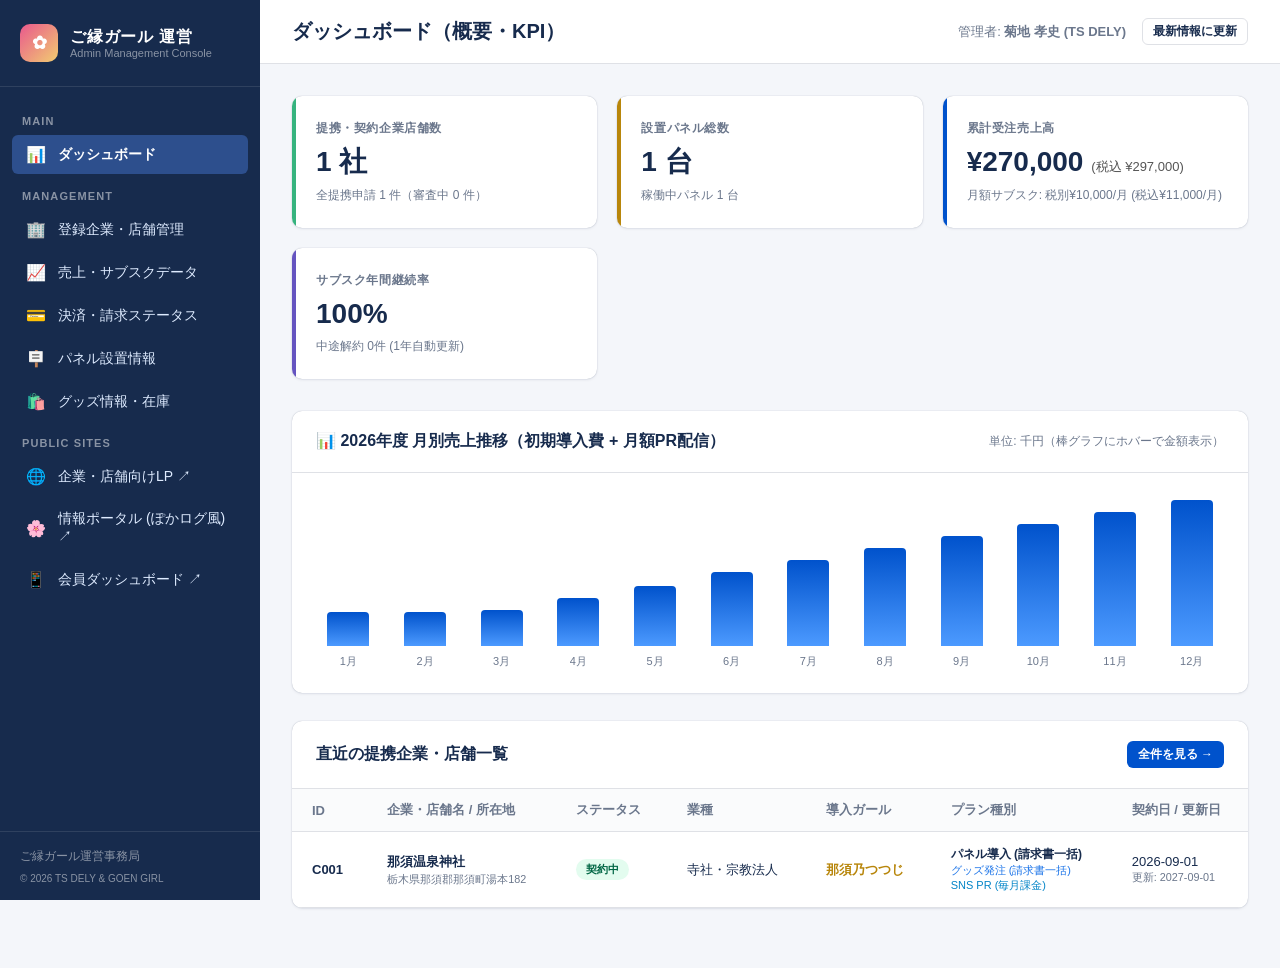
==== admin/index.html @ 380b3d00 "fix: 管理画面スマホ表示修正・フッター整理・data/companies.json自動読み込み" ====
<!doctype html>
<html lang="ja">
<head>
  <meta charset="utf-8">
  <meta name="viewport" content="width=device-width, initial-scale=1">
  <title>ご縁ガール 運営管理コンソール</title>
  <link rel="stylesheet" href="admin.css?v=7">
  <link rel="icon" href="data:image/svg+xml,%3Csvg xmlns='http://www.w3.org/2000/svg' viewBox='0 0 64 64'%3E%3Ctext y='.9em' font-size='54'%3E%E6%A1%9C%3C/text%3E%3C/svg%3E">
</head>
<body>
  <!-- Sidebar -->
  <aside class="sidebar">
    <div class="sidebar-header">
      <div class="sidebar-logo-mark">✿</div>
      <div>
        <div class="sidebar-title">ご縁ガール 運営</div>
        <div class="sidebar-subtitle">Admin Management Console</div>
      </div>
    </div>

    <nav class="sidebar-nav">
      <div class="nav-section-title">MAIN</div>
      <button class="nav-item active" data-tab="dashboard">
        <span class="nav-icon">📊</span> ダッシュボード
      </button>

      <div class="nav-section-title">MANAGEMENT</div>
      <button class="nav-item" data-tab="companies">
        <span class="nav-icon">🏢</span> 登録企業・店舗管理
      </button>
      <button class="nav-item" data-tab="sales">
        <span class="nav-icon">📈</span> 売上・サブスクデータ
      </button>
      <button class="nav-item" data-tab="payments">
        <span class="nav-icon">💳</span> 決済・請求ステータス
      </button>
      <button class="nav-item" data-tab="panels">
        <span class="nav-icon">🪧</span> パネル設置情報
      </button>
      <button class="nav-item" data-tab="goods">
        <span class="nav-icon">🛍️</span> グッズ情報・在庫
      </button>

      <div class="nav-section-title">PUBLIC SITES</div>
      <a class="nav-item" href="../lp/" target="_blank">
        <span class="nav-icon">🌐</span> 企業・店舗向けLP ↗
      </a>
      <a class="nav-item" href="../portal/" target="_blank">
        <span class="nav-icon">🌸</span> 情報ポータル (ぽかログ風) ↗
      </a>
      <a class="nav-item" href="../member/" target="_blank">
        <span class="nav-icon">📱</span> 会員ダッシュボード ↗
      </a>
    </nav>

    <div class="sidebar-footer">
      <div>ご縁ガール運営事務局</div>
      <small>© 2026 TS DELY &amp; GOEN GIRL</small>
    </div>
  </aside>

  <!-- Main Content -->
  <div class="main-wrapper">
    <header class="topbar">
      <div class="topbar-left">
        <h1 class="page-title" id="page-title">ダッシュボード（概要・KPI）</h1>
      </div>
      <div class="topbar-right">
        <span style="font-size: 13px; color: var(--admin-text-muted);">管理者: <strong>菊地 孝史 (TS DELY)</strong></span>
        <button class="btn btn-secondary btn-sm" onclick="location.reload()">最新情報に更新</button>
      </div>
    </header>

    <main class="content">
      <!-- 1. DASHBOARD TAB -->
      <section class="tab-pane active" id="tab-dashboard">

        <!-- KPI Cards -->
        <div class="kpi-grid">
          <div class="kpi-card green">
            <div class="kpi-title">提携・契約企業店舗数</div>
            <div class="kpi-value" id="kpi-company-count">0 社</div>
            <div class="kpi-meta"><span id="kpi-company-sub">全提携申請 0 件</span></div>
          </div>
          <div class="kpi-card gold">
            <div class="kpi-title">設置パネル総数</div>
            <div class="kpi-value" id="kpi-panel-count">0 台</div>
            <div class="kpi-meta" id="kpi-panel-sub">稼働中パネル 0 台</div>
          </div>
          <div class="kpi-card">
            <div class="kpi-title">累計受注売上高</div>
            <div class="kpi-value" id="kpi-total-revenue">¥0</div>
            <div class="kpi-meta" id="kpi-monthly-mrr">月額サブスク収益: ¥0/月</div>
          </div>
          <div class="kpi-card purple">
            <div class="kpi-title">サブスク年間継続率</div>
            <div class="kpi-value" id="kpi-renewal-rate">0%</div>
            <div class="kpi-meta" id="kpi-renewal-sub">提携企業数 0 件</div>
          </div>
        </div>

        <!-- Monthly Sales Trend Chart (CSS Grid Visual) -->
        <div class="card-panel">
          <div class="card-panel-header">
            <div class="card-panel-title">📊 2026年度 月別売上推移（初期導入費 + 月額PR配信）</div>
            <span style="font-size: 12px; color: var(--admin-text-muted);">単位: 千円（棒グラフにホバーで金額表示）</span>
          </div>
          <div class="chart-container" id="sales-chart-container">
            <!-- Rendered dynamically by JS -->
          </div>
        </div>

        <!-- Quick Summary Table -->
        <div class="card-panel">
          <div class="card-panel-header">
            <div class="card-panel-title">直近の提携企業・店舗一覧</div>
            <button class="btn btn-primary btn-sm" onclick="document.querySelector('.nav-item[data-tab=companies]').click()">全件を見る →</button>
          </div>
          <div class="data-table-wrap">
            <table class="data-table">
              <thead>
                <tr>
                  <th>ID</th>
                  <th>企業・店舗名 / 所在地</th>
                  <th>ステータス</th>
                  <th>業種</th>
                  <th>導入ガール</th>
                  <th>プラン種別</th>
                  <th>契約日 / 更新日</th>
                </tr>
              </thead>
              <tbody id="table-dashboard-companies">
                <!-- Rendered dynamically by JS -->
              </tbody>
            </table>
          </div>
        </div>
      </section>

      <!-- 2. COMPANIES TAB -->
      <section class="tab-pane" id="tab-companies">
        <div class="card-panel">
          <div class="card-panel-header">
            <div class="card-panel-title">提携企業・店舗一覧（全登録データ）</div>
            <div class="filter-bar">
              <input type="text" id="company-search" class="search-input" placeholder="店舗名・住所・キャラで検索...">
              <select id="company-status-filter" class="select-input">
                <option value="ALL">すべてのステータス</option>
                <option value="契約中">契約中</option>
                <option value="審査中">審査中</option>
                <option value="解約">解約</option>
              </select>
              <button id="btn-new-company" class="btn btn-primary">＋ 新規提携先を登録</button>
            </div>
          </div>
          <div class="data-table-wrap">
            <table class="data-table">
              <thead>
                <tr>
                  <th>ID</th>
                  <th>企業・店舗名 / 住所</th>
                  <th>ステータス</th>
                  <th>業種</th>
                  <th>導入ガール / パネル</th>
                  <th>契約サービス・決済方式</th>
                  <th>契約期間・更新日</th>
                  <th>操作</th>
                </tr>
              </thead>
              <tbody id="table-companies-body">
                <!-- Rendered by admin.js -->
              </tbody>
            </table>
          </div>
        </div>
      </section>

      <!-- 3. SALES & SUBSCRIPTION TAB -->
      <section class="tab-pane" id="tab-sales">
        <div class="card-panel">
          <div class="card-panel-header">
            <div class="card-panel-title">企業別 サブスクリプション &amp; 売上台帳</div>
            <span style="font-size: 13px; color: var(--admin-text-muted);">1年契約（自動更新 / 30日前予告）</span>
          </div>
          <div class="data-table-wrap">
            <table class="data-table">
              <thead>
                <tr>
                  <th>企業・店舗名</th>
                  <th>契約サービス内訳</th>
                  <th>初期清算 (パネル+グッズ)</th>
                  <th>月額PR配信料</th>
                  <th>決済方法</th>
                  <th>累計売上高</th>
                  <th>次回契約更新日</th>
                </tr>
              </thead>
              <tbody id="table-sales-body">
                <!-- Rendered by admin.js -->
              </tbody>
            </table>
          </div>
        </div>
      </section>

      <!-- 4. PAYMENTS TAB -->
      <section class="tab-pane" id="tab-payments">
        <div class="card-panel">
          <div class="card-panel-header">
            <div class="card-panel-title">請求・決済ステータス管理</div>
            <span style="font-size: 13px; color: var(--admin-text-muted);">月払いは毎月末締め・翌月末払い / 年払いは初回一括</span>
          </div>
          <div class="data-table-wrap">
            <table class="data-table">
              <thead>
                <tr>
                  <th>請求番号</th>
                  <th>請求先店舗</th>
                  <th>請求項目</th>
                  <th>金額 (税込)</th>
                  <th>決済方法</th>
                  <th>支払期日</th>
                  <th>入金日</th>
                  <th>入金状態</th>
                  <th>操作</th>
                </tr>
              </thead>
              <tbody id="table-payments-body">
                <!-- Rendered by admin.js -->
              </tbody>
            </table>
          </div>
        </div>
      </section>

      <!-- 5. PANELS TAB -->
      <section class="tab-pane" id="tab-panels">
        <div class="card-panel">
          <div class="card-panel-header">
            <div class="card-panel-title">等身大・SDパネル 設置スポット管理</div>
            <span style="font-size: 13px; color: var(--admin-text-muted);">現地チェックインGPS座標・シリアル番号</span>
          </div>
          <div class="data-table-wrap">
            <table class="data-table">
              <thead>
                <tr>
                  <th>パネルID</th>
                  <th>シリアル番号</th>
                  <th>キャラクター</th>
                  <th>衣装・形態</th>
                  <th>設置店舗・施設</th>
                  <th>店内設置場所</th>
                  <th>GPS座標 (Lat, Lng)</th>
                  <th>稼働ステータス</th>
                  <th>状態</th>
                </tr>
              </thead>
              <tbody id="table-panels-body">
                <!-- Rendered by admin.js -->
              </tbody>
            </table>
          </div>
        </div>
      </section>

      <!-- 6. GOODS TAB -->
      <section class="tab-pane" id="tab-goods">
        <div class="card-panel">
          <div class="card-panel-header">
            <div class="card-panel-title">公式キャラクターグッズ 在庫・卸売管理</div>
            <span style="font-size: 13px; color: var(--admin-text-muted);">取扱店での販売状況・在庫数</span>
          </div>
          <div class="data-table-wrap">
            <table class="data-table">
              <thead>
                <tr>
                  <th>グッズID</th>
                  <th>商品名</th>
                  <th>キャラクター</th>
                  <th>カテゴリ</th>
                  <th>卸単価 (税別)</th>
                  <th>希望小売価格 (税込)</th>
                  <th>本部在庫数</th>
                  <th>累計出荷数</th>
                  <th>操作</th>
                </tr>
              </thead>
              <tbody id="table-goods-body">
                <!-- Rendered by admin.js -->
              </tbody>
            </table>
          </div>
        </div>
      </section>
    </main>
  </div>

    <!-- Modal: Sync Phone QR -->
  <div class="modal-backdrop" id="modal-sync-phone">
    <div class="modal-card" style="max-width: 480px; text-align: center;">
      <div class="modal-header">
        <h2 class="modal-title">📱 スマホに店舗データを共有</h2>
        <button class="modal-close" id="modal-sync-close">&times;</button>
      </div>
      <div class="modal-body" style="padding: 24px; display: flex; flex-direction: column; align-items: center; gap: 16px;">
        <div style="font-size: 14px; color: #172b4d; font-weight: 600;">
          スマホの標準カメラで下のQRコードを読み取ってください
        </div>
        <p style="font-size: 12px; color: #6b778c; margin: 0; line-height: 1.5;">
          このパソコンで登録した提携店舗・GPS座標・パネル情報が、スマホの会員画面（巡礼・スキャナー）に即座に同期されます！
        </p>

        <div style="background: #fff; padding: 16px; border-radius: 12px; border: 2px dashed #0052cc; box-shadow: 0 4px 16px rgba(0,82,204,0.08);">
          <img id="sync-qr-image" src="" alt="同期用QRコード" style="width: 220px; height: 220px; display: block; margin: 0 auto;">
        </div>

        <div style="width: 100%; text-align: left; margin-top: 8px;">
          <label style="font-size: 11px; font-weight: 700; color: #555;">または同期用URLを直接スマホで開く：</label>
          <div style="display: flex; gap: 6px; margin-top: 4px;">
            <input type="text" id="sync-url-input" readonly style="flex: 1; font-size: 11px; padding: 8px; background: #f4f6fa; border: 1px solid #dfe1e6; border-radius: 4px;">
            <button type="button" class="btn btn-secondary btn-sm" id="btn-copy-sync-url" style="white-space: nowrap;">📋 コピー</button>
          </div>
          <small style="color: #888; font-size: 11px;">※LINEやメールに貼り付けてスマホで開いても同期できます。</small>
        </div>
      </div>
        <div style="width: 100%; background: #fffbe6; border: 1px solid #ffe58f; border-radius: 8px; padding: 12px; text-align: left; margin-top: 4px;">
          <div style="font-size: 12px; font-weight: 700; color: #7c5c00; margin-bottom: 6px;">💾 【推奨】サーバーデータを更新する方法</div>
          <div style="font-size: 11px; color: #555; line-height: 1.6;">
            QRコードはブラウザのlocalStorage経由の一時的な同期です。<br>
            スマホを新しく開いたとき・再読み込みしたときも確実に反映するには、<strong>ダウンロードしたJSONファイルを <code>data/companies.json</code> に上書きして再デプロイ</strong>してください。
          </div>
          <button type="button" class="btn btn-secondary btn-sm" id="btn-download-json" style="margin-top: 8px; width: 100%; font-size: 12px;">
            ⬇️ companies.json をダウンロード
          </button>
        </div>
      <div class="modal-footer" style="justify-content: center;">
        <button type="button" class="btn btn-primary" onclick="document.getElementById('modal-sync-phone').classList.remove('open')">閉じる</button>
      </div>
    </div>
  </div>

  <!-- Modal: Create / Edit Company -->
  <div class="modal-backdrop" id="modal-company">
    <div class="modal-card">
      <div class="modal-header">
        <h2 class="modal-title" id="modal-company-title">新規提携企業・店舗の登録</h2>
        <button class="modal-close" id="modal-company-close">&times;</button>
      </div>
      <form id="form-company">
        <input type="hidden" id="company-edit-id">
        <div class="modal-body">

          <!-- Section 1: 基本情報 -->
          <div class="form-section">
            <div class="form-section-header">
              <span class="form-section-title">🏢 提携企業・店舗 基本情報</span>
              <span style="font-size: 11px; color: #e53e3e;">* は必須項目</span>
            </div>
            <div class="form-group">
              <label for="form-company-name">企業・店舗名 <span style="color:red;">*</span></label>
              <input type="text" id="form-company-name" required placeholder="例: 那須温泉神社">
            </div>
            <div style="display: grid; grid-template-columns: 1fr 1fr; gap: 12px;">
              <div class="form-group">
                <label for="form-company-industry">業種 <span style="color:red;">*</span></label>
                <select id="form-company-industry" required>
                  <option value="">-- 業種を選択 --</option>
                  <option>寺社・宗教法人</option>
                  <option>ホテル・旅館</option>
                  <option>飲食店</option>
                  <option>小売・物販</option>
                  <option>観光・レジャー施設</option>
                  <option>自治体・DMO / 小売</option>
                  <option>その他</option>
                </select>
              </div>
              <div class="form-group">
                <label for="form-company-rep">ご担当者名 / 代表者 <span style="color:red;">*</span></label>
                <input type="text" id="form-company-rep" required placeholder="例: 那須 健一">
              </div>
            </div>
            <div style="display: grid; grid-template-columns: 1fr 1fr; gap: 12px;">
              <div class="form-group">
                <label for="form-company-phone">電話番号 <span style="color:red;">*</span></label>
                <input type="tel" id="form-company-phone" required placeholder="0287-00-0000">
              </div>
              <div class="form-group">
                <label for="form-company-email">メールアドレス <span style="color:red;">*</span></label>
                <input type="email" id="form-company-email" required placeholder="info@example.com">
              </div>
            </div>
            <div class="form-group">
              <label for="form-company-address">所在地（住所） <span style="color:red;">*</span> <span style="font-size: 11px; color: #b8860b; font-weight: normal;">※住所入力後、「GPS自動取得」をクリック</span></label>
              <div style="display: flex; gap: 8px;">
                <input type="text" id="form-company-address" required placeholder="例: 栃木県那須郡那須町湯本182" style="flex: 1;">
                <button type="button" id="btn-fetch-gps" class="btn btn-secondary" style="white-space: nowrap; padding: 0 14px; font-size: 13px;">📍 GPS自動取得</button>
              </div>
              <div id="gps-status-hint" style="font-size: 12px; margin-top: 4px; color: #666;"></div>
            </div>
          </div>

          <!-- Section 2: パネル登録（全項目必須） -->
          <div class="form-section highlight">
            <div class="form-section-header">
              <span class="form-section-title">🪧 ① パネル導入・設置登録（全項目必須）</span>
              <span class="billing-badge invoice">清算: 請求書で一括清算</span>
            </div>
            
            <div style="display: grid; grid-template-columns: 1fr 1fr; gap: 12px;">
              <div class="form-group">
                <label for="form-company-character">導入キャラクター名 <span style="color:red;">*</span></label>
                <input type="text" id="form-company-character" required placeholder="例: 那須乃つつじ、オリジナルキャラクター名など手入力">
              </div>
              <div class="form-group">
                <label for="form-company-panel">パネル形態・仕様 <span style="color:red;">*</span></label>
                <input type="text" id="form-company-panel" required placeholder="例: 等身大パネル（巫女Ver.） / SD卓上パネル">
              </div>
            </div>

            <div class="form-group">
              <label for="form-company-panel-location">店内・敷地内の設置場所詳細 <span style="color:red;">*</span></label>
              <input type="text" id="form-company-panel-location" required placeholder="例: 店頭エントランス正面 / レジ横特設ブース / 境内拝殿前">
            </div>

            <!-- GPS Coordinates (必須) -->
            <div style="display: grid; grid-template-columns: 1fr 1fr; gap: 12px; background: #fff; padding: 10px; border-radius: 6px; border: 1px dashed #ccd; margin-bottom: 8px;">
              <div class="form-group" style="margin-bottom: 0;">
                <label for="form-company-lat" style="font-size: 12px;">設置場所 緯度 (Latitude) <span style="color:red;">*</span></label>
                <input type="number" step="0.000001" id="form-company-lat" required placeholder="例: 37.100200">
              </div>
              <div class="form-group" style="margin-bottom: 0;">
                <label for="form-company-lng" style="font-size: 12px;">設置場所 経度 (Longitude) <span style="color:red;">*</span></label>
                <input type="number" step="0.000001" id="form-company-lng" required placeholder="例: 139.967800">
              </div>
            </div>

            <!-- Panel Image Upload (必須) -->
            <div class="form-group">
              <label>設置パネルの画像登録 <span style="color:red;">*</span> <span style="font-size: 11px; color: #b8860b; font-weight: normal;">※店頭でファンがカメラ照合する等身大パネルの写真・イラスト</span></label>
              <div style="background: #fff; border: 1px dashed #d1c7b7; border-radius: 8px; padding: 12px; display: flex; align-items: center; gap: 14px;">
                <div style="width: 72px; height: 90px; background: #f5f5f5; border-radius: 6px; border: 1px solid #ddd; display: flex; align-items: center; justify-content: center; overflow: hidden; flex-shrink: 0;">
                  <img id="company-panel-preview" src="" alt="未選択" style="width: 100%; height: 100%; object-fit: contain; display: none;">
                  <span id="company-panel-no-img" style="font-size: 10px; color: #999; text-align: center; padding: 4px;">画像未登録<br>(必須)</span>
                </div>
                <div style="flex: 1;">
                  <div style="display: flex; gap: 8px; align-items: center; flex-wrap: wrap;">
                    <label for="company-panel-file" class="btn btn-secondary btn-sm" style="cursor: pointer; margin-bottom: 0;">
                      📁 パソコンからパネル画像を選択
                    </label>
                    <input type="file" id="company-panel-file" accept="image/*" style="display: none;">
                    <button type="button" id="btn-clear-panel-img" class="btn btn-sm" style="color: #666; background: #f0f0f0; border: none; padding: 4px 10px; font-size: 11px;">画像をクリア</button>
                  </div>
                  <div id="panel-img-filename" style="font-size: 11px; color: #666; margin-top: 6px;">
                    パソコンからパネル画像ファイル（PNG / JPG / WebP等）を選択してアップロードしてください。（必須）
                  </div>
                </div>
              </div>
              <input type="hidden" id="form-company-char-img-data" required>
            </div>

            <div style="display: grid; grid-template-columns: 1fr 1fr; gap: 12px; margin-top: 6px;">
              <div class="form-group">
                <label>パネル清算方法</label>
                <input type="text" value="請求書で一括清算（銀行振込）" readonly style="background: #eef2f7; color: #1a73e8; font-weight: 600;">
              </div>
              <div class="form-group">
                <label for="form-company-panel-fee">初期パネル導入費 (税別) <span style="color:red;">*</span></label>
                <input type="number" id="form-company-panel-fee" value="150000" required step="1000">
              </div>
            </div>
          </div>

          <!-- Section 3: グッズ発注（請求書で一括清算） -->
          <div class="form-section">
            <div class="form-section-header">
              <span class="form-section-title">🛍️ ② 公式キャラクターグッズ発注</span>
              <span class="billing-badge invoice">清算: 請求書で一括清算</span>
            </div>
            <div class="checkbox-group">
              <label class="radio-card">
                <input type="checkbox" id="form-company-goods-enabled">
                <div class="radio-card-content">
                  <div class="radio-card-title">
                    <span>店頭物販用 公式グッズ初回仕入れセットを発注する</span>
                    <span class="billing-badge invoice">請求書一括</span>
                  </div>
                  <div class="radio-card-desc">アクリルスタンド、合格祈願・良縁絵馬、缶バッジ等の店頭物販用スターターキットを納品します。</div>
                </div>
              </label>
            </div>
            <div id="goods-order-details" style="display: none; margin-top: 10px; padding: 12px; background: #fff; border: 1px solid #e2e8f0; border-radius: 6px;">
              <div style="display: grid; grid-template-columns: 1fr 1fr; gap: 12px;">
                <div class="form-group">
                  <label for="form-company-goods-package">発注セット種別</label>
                  <select id="form-company-goods-package">
                    <option value="スターターアソートセット (3種計90個)">スターターアソートセット (3種計90個)</option>
                    <option value="大型店舗向けボリュームセット (全種計200個)">大型店舗向けボリュームセット (全種計200個)</option>
                    <option value="カスタム発注">カスタム発注（個別指定）</option>
                  </select>
                </div>
                <div class="form-group">
                  <label for="form-company-goods-amount">グッズ仕入れ発注金額 (税別)</label>
                  <input type="number" id="form-company-goods-amount" value="50000" step="1000">
                </div>
              </div>
            </div>
          </div>

          <!-- Section 4: SNS動画配信サービス（一括または毎月課金：クレカ/口座振替） -->
          <div class="form-section">
            <div class="form-section-header">
              <span class="form-section-title">🎬 ③ SNSショート動画配信PRサービス</span>
            </div>
            <div class="checkbox-group">
              <label class="radio-card">
                <input type="checkbox" id="form-company-sns-enabled" checked>
                <div class="radio-card-content">
                  <div class="radio-card-title">
                    <span>ご縁ガール公式 SNSショート動画配信PRに加入する</span>
                    <span style="font-size: 11px; color: #0052cc;">推奨</span>
                  </div>
                  <div class="radio-card-desc">TikTok / YouTube Shorts / Instagramでキャラクターが提携店舗の魅力を毎月PR配信します。</div>
                </div>
              </label>
            </div>

            <div id="sns-plan-details" style="margin-top: 10px; padding: 12px; background: #fff; border: 1px solid #e2e8f0; border-radius: 6px;">
              <label style="font-size: 12px; font-weight: 700; color: #333; margin-bottom: 8px; display: block;">課金・清算方式の選択：</label>
              <div class="radio-group" style="margin-bottom: 12px;">
                <!-- 選択肢1: 一括清算 -->
                <label class="radio-card">
                  <input type="radio" name="form-company-sns-billing-type" value="一括清算" id="sns-type-annual">
                  <div class="radio-card-content">
                    <div class="radio-card-title">
                      <span>年間一括清算（年払い）</span>
                      <span class="billing-badge invoice">請求書一括清算</span>
                    </div>
                    <div class="radio-card-desc">年間PR配信費を一括で請求書清算（¥120,000 / 年 税別 / 税込132,000円 ※11,000円×12ヶ月）</div>
                  </div>
                </label>
                <!-- 選択肢2: 毎月課金 -->
                <label class="radio-card">
                  <input type="radio" name="form-company-sns-billing-type" value="毎月課金" id="sns-type-monthly" checked>
                  <div class="radio-card-content">
                    <div class="radio-card-title">
                      <span>毎月課金（月額サブスクリプション）</span>
                      <span class="billing-badge" style="background: #e0f2fe; color: #0369a1;">月額 10,000円 (税別)</span>
                    </div>
                    <div class="radio-card-desc">月額10,000円 (税別 / 税込11,000円) で毎月自動決済（年間132,000円 税込）</div>
                  </div>
                </label>
              </div>

              <!-- 毎月課金時の決済方法 -->
              <div id="sns-monthly-payment-method" style="padding: 10px; background: #f8fafc; border-radius: 6px; border: 1px solid #e2e8f0;">
                <label style="font-size: 12px; font-weight: 700; color: #333; margin-bottom: 6px; display: block;">毎月決済の支払方法：</label>
                <div style="display: grid; grid-template-columns: 1fr 1fr; gap: 8px;">
                  <label class="radio-card" style="margin-bottom: 0;">
                    <input type="radio" name="form-company-sns-pay-method" value="クレジットカード毎月決済" checked>
                    <div class="radio-card-content">
                      <div class="radio-card-title">
                        <span>💳 クレジットカード毎月決済</span>
                        <span class="billing-badge credit">カード自動決済</span>
                      </div>
                      <div class="radio-card-desc" style="font-size: 11px;">毎月自動でカード決済</div>
                    </div>
                  </label>
                  <label class="radio-card" style="margin-bottom: 0;">
                    <input type="radio" name="form-company-sns-pay-method" value="銀行引き落とし決済">
                    <div class="radio-card-content">
                      <div class="radio-card-title">
                        <span>🏦 銀行引き落とし決済</span>
                        <span class="billing-badge bank">口座振替</span>
                      </div>
                      <div class="radio-card-desc" style="font-size: 11px;">ご指定口座から毎月自動引落</div>
                    </div>
                  </label>
                </div>
              </div>
            </div>
          </div>

                    <!-- Section 5: お支払い金額・ご請求計算内訳（リアルタイム連動） -->
          <div class="form-section highlight" style="background: #f0f7ff; border-color: #70b4ff;">
            <div class="form-section-header" style="border-bottom-color: #cce4ff;">
              <span class="form-section-title" style="color: #0043a8;">
                🧮 お支払い金額・ご請求計算内訳（初年度1年間）
              </span>
              <span class="billing-badge invoice" style="background: #0052cc; color: #fff;">1円単位まで完全一致</span>
            </div>
            <div style="background: #fff; border-radius: 6px; padding: 12px; border: 1px solid #d0e4ff;">
              <table style="width: 100%; font-size: 13px; border-collapse: collapse;">
                <tbody>
                  <tr style="border-bottom: 1px solid #edf2f7;">
                    <td style="padding: 6px 0; color: #555;">① 等身大パネル導入費 (請求書一括)</td>
                    <td style="padding: 6px 0; text-align: right;" id="summary-panel-amount">税別 ¥150,000 <span style="font-weight: 700; color: #172b4d;">(税込 ¥165,000)</span></td>
                  </tr>
                  <tr style="border-bottom: 1px solid #edf2f7;" id="summary-goods-row">
                    <td style="padding: 6px 0; color: #555;">② 公式グッズ初回卸仕入れ (請求書一括)</td>
                    <td style="padding: 6px 0; text-align: right;" id="summary-goods-amount">発注なし (¥0)</td>
                  </tr>
                  <tr style="border-bottom: 1px solid #edf2f7;" id="summary-sns-row">
                    <td style="padding: 6px 0; color: #555;">③ SNSショート動画配信PR (12ヶ月分)</td>
                    <td style="padding: 6px 0; text-align: right;" id="summary-sns-amount">税別 ¥120,000 <span style="font-weight: 700; color: #0284c7;">(税込 ¥132,000)</span></td>
                  </tr>
                  <tr style="background: #f8fbff; font-weight: 700; font-size: 14px;">
                    <td style="padding: 10px 0; color: #0052cc;">初年度 お支払い総額（合計）</td>
                    <td style="padding: 10px 0; text-align: right; color: #0052cc;" id="summary-total-amount">
                      税別 ¥270,000 <span style="font-size: 16px; color: #d9381e;">(税込 ¥297,000)</span>
                    </td>
                  </tr>
                </tbody>
              </table>
              <div id="summary-payment-flow" style="font-size: 12px; color: #555; margin-top: 8px; padding-top: 8px; border-top: 1px dashed #d0e4ff; line-height: 1.6;">
                <!-- Filled dynamically by JS -->
              </div>
            </div>
          </div>

          <!-- Section 6: ステータス -->
          <div class="form-section">
            <div style="display: grid; grid-template-columns: 1fr 1fr; gap: 12px;">
              <div class="form-group">
                <label for="form-company-status">契約ステータス</label>
                <select id="form-company-status">
                  <option value="契約中">契約中（即時稼働）</option>
                  <option value="審査中">審査中</option>
                </select>
              </div>
              <div class="form-group">
                <label for="form-company-start-date">契約開始日</label>
                <input type="date" id="form-company-start-date">
              </div>
            </div>
          </div>

        </div>
        <div class="modal-footer">
          <button type="button" class="btn btn-secondary" id="modal-company-cancel">キャンセル</button>
          <button type="submit" class="btn btn-primary" style="padding: 10px 24px; font-size: 14px;">提携・契約を登録する</button>
        </div>
      </form>
    </div>
  </div>

  <script src="admin.js?v=7"></script>
</body>
</html>
---- admin/admin.css ----
:root {
  --admin-bg: #f4f6fa;
  --admin-sidebar: #172b4d;
  --admin-sidebar-hover: #223c6c;
  --admin-sidebar-active: #2d4f8d;
  --admin-card: #ffffff;
  --admin-text-main: #172b4d;
  --admin-text-muted: #6b778c;
  --admin-border: #dfe1e6;
  --admin-primary: #0052cc;
  --admin-primary-hover: #0747a6;
  --admin-success: #36b37e;
  --admin-warning: #ffab00;
  --admin-danger: #ff5630;
  --admin-info: #00b8d9;
  --admin-purple: #6554c0;
  --radius-sm: 6px;
  --radius-md: 10px;
  --radius-lg: 16px;
  --shadow-card: 0 1px 3px rgba(9, 30, 66, 0.08), 0 0 1px rgba(9, 30, 66, 0.31);
  --shadow-hover: 0 4px 12px rgba(9, 30, 66, 0.15);
  --font-base: -apple-system, BlinkMacSystemFont, "Segoe UI", Roboto, "Helvetica Neue", Arial, "BIZ UDPGothic", sans-serif;
}

* { box-sizing: border-box; margin: 0; padding: 0; }
body {
  font-family: var(--font-base);
  background: var(--admin-bg);
  color: var(--admin-text-main);
  min-height: 100vh;
  display: flex;
}

/* Sidebar */
.sidebar {
  width: 260px;
  background: var(--admin-sidebar);
  color: #fff;
  flex-shrink: 0;
  display: flex;
  flex-direction: column;
  position: sticky;
  top: 0;
  height: 100vh;
  z-index: 100;
}

.sidebar-header {
  padding: 24px 20px;
  border-bottom: 1px solid rgba(255, 255, 255, 0.1);
  display: flex;
  align-items: center;
  gap: 12px;
}

.sidebar-logo-mark {
  width: 38px;
  height: 38px;
  border-radius: 10px;
  background: linear-gradient(135deg, #e9588d, #f1cc71);
  display: grid;
  place-items: center;
  font-weight: 700;
  font-size: 18px;
  color: #fff;
}

.sidebar-title {
  font-size: 16px;
  font-weight: 700;
  letter-spacing: 0.05em;
  line-height: 1.3;
}
.sidebar-subtitle {
  font-size: 11px;
  color: #8993a4;
}

.sidebar-nav {
  padding: 16px 12px;
  flex: 1;
  overflow-y: auto;
  display: flex;
  flex-direction: column;
  gap: 4px;
}

.nav-section-title {
  font-size: 11px;
  text-transform: uppercase;
  letter-spacing: 0.1em;
  color: #8993a4;
  padding: 12px 10px 4px;
  font-weight: 600;
}

.nav-item {
  display: flex;
  align-items: center;
  gap: 12px;
  padding: 10px 14px;
  color: #deebff;
  text-decoration: none;
  border-radius: var(--radius-sm);
  font-size: 14px;
  font-weight: 500;
  transition: all 0.2s;
  cursor: pointer;
  border: none;
  background: transparent;
  width: 100%;
  text-align: left;
}

.nav-item:hover {
  background: var(--admin-sidebar-hover);
  color: #fff;
}

.nav-item.active {
  background: var(--admin-sidebar-active);
  color: #fff;
  font-weight: 700;
}

.nav-icon {
  font-size: 16px;
  width: 20px;
  text-align: center;
}

.sidebar-footer {
  padding: 16px 20px;
  border-top: 1px solid rgba(255, 255, 255, 0.1);
  font-size: 12px;
  color: #8993a4;
  display: flex;
  flex-direction: column;
  gap: 8px;
}

.sidebar-footer a {
  color: #4c9aff;
  text-decoration: none;
  display: inline-flex;
  align-items: center;
  gap: 6px;
}
.sidebar-footer a:hover {
  text-decoration: underline;
}

/* Main Layout */
.main-wrapper {
  flex: 1;
  display: flex;
  flex-direction: column;
  min-width: 0;
}

.topbar {
  height: 64px;
  background: #fff;
  border-bottom: 1px solid var(--admin-border);
  display: flex;
  align-items: center;
  justify-content: space-between;
  padding: 0 32px;
  position: sticky;
  top: 0;
  z-index: 90;
}

.topbar-left {
  display: flex;
  align-items: center;
  gap: 16px;
}

.page-title {
  font-size: 20px;
  font-weight: 700;
  color: var(--admin-text-main);
}

.topbar-right {
  display: flex;
  align-items: center;
  gap: 16px;
}

.btn {
  display: inline-flex;
  align-items: center;
  justify-content: center;
  gap: 8px;
  padding: 8px 16px;
  font-size: 13px;
  font-weight: 600;
  border-radius: var(--radius-sm);
  border: 1px solid transparent;
  cursor: pointer;
  transition: all 0.2s;
  text-decoration: none;
}

.btn-primary {
  background: var(--admin-primary);
  color: #fff;
}
.btn-primary:hover {
  background: var(--admin-primary-hover);
}

.btn-secondary {
  background: #fff;
  border-color: var(--admin-border);
  color: var(--admin-text-main);
}
.btn-secondary:hover {
  background: #ebecf0;
}

.btn-danger {
  background: #ffebe6;
  color: var(--admin-danger);
  border-color: #ffbdad;
}
.btn-danger:hover {
  background: #ffbdad;
}

.btn-sm {
  padding: 4px 10px;
  font-size: 12px;
}

/* Content Area */
.content {
  padding: 32px;
  flex: 1;
}

.tab-pane {
  display: none;
}
.tab-pane.active {
  display: block;
}

/* KPI Cards Grid */
.kpi-grid {
  display: grid;
  grid-template-columns: repeat(auto-fit, minmax(240px, 1fr));
  gap: 20px;
  margin-bottom: 32px;
}

.kpi-card {
  background: var(--admin-card);
  border-radius: var(--radius-md);
  padding: 24px;
  box-shadow: var(--shadow-card);
  position: relative;
  overflow: hidden;
}

.kpi-card::before {
  content: "";
  position: absolute;
  top: 0;
  left: 0;
  width: 4px;
  height: 100%;
  background: var(--admin-primary);
}
.kpi-card.green::before { background: var(--admin-success); }
.kpi-card.gold::before { background: #b8860b; }
.kpi-card.purple::before { background: var(--admin-purple); }

.kpi-title {
  font-size: 12px;
  font-weight: 600;
  text-transform: uppercase;
  letter-spacing: 0.05em;
  color: var(--admin-text-muted);
  margin-bottom: 8px;
}

.kpi-value {
  font-size: 28px;
  font-weight: 700;
  color: var(--admin-text-main);
  line-height: 1.2;
}

.kpi-meta {
  margin-top: 8px;
  font-size: 12px;
  color: var(--admin-text-muted);
  display: flex;
  align-items: center;
  gap: 6px;
}
.badge-up {
  color: var(--admin-success);
  font-weight: 600;
}

/* Panels / Tables */
.card-panel {
  background: var(--admin-card);
  border-radius: var(--radius-md);
  box-shadow: var(--shadow-card);
  margin-bottom: 28px;
  overflow: hidden;
}

.card-panel-header {
  padding: 20px 24px;
  border-bottom: 1px solid var(--admin-border);
  display: flex;
  align-items: center;
  justify-content: space-between;
  flex-wrap: wrap;
  gap: 16px;
}

.card-panel-title {
  font-size: 16px;
  font-weight: 700;
}

.filter-bar {
  display: flex;
  align-items: center;
  gap: 12px;
  flex-wrap: wrap;
}

.search-input {
  padding: 8px 12px;
  border: 1px solid var(--admin-border);
  border-radius: var(--radius-sm);
  font-size: 13px;
  min-width: 220px;
}
.search-input:focus {
  border-color: var(--admin-primary);
  outline: none;
}

.select-input {
  padding: 8px 12px;
  border: 1px solid var(--admin-border);
  border-radius: var(--radius-sm);
  font-size: 13px;
  background: #fff;
  cursor: pointer;
}

/* Data Table */
.data-table-wrap {
  overflow-x: auto;
}

.data-table {
  width: 100%;
  border-collapse: collapse;
  text-align: left;
  font-size: 13px;
}

.data-table th {
  background: #fafbfc;
  color: var(--admin-text-muted);
  font-weight: 600;
  padding: 12px 20px;
  border-bottom: 1px solid var(--admin-border);
  white-space: nowrap;
}

.data-table td {
  padding: 14px 20px;
  border-bottom: 1px solid var(--admin-border);
  vertical-align: middle;
}

.data-table tr:hover td {
  background: #f4f5f7;
}

/* Status Badges */
.status-pill {
  display: inline-flex;
  align-items: center;
  padding: 3px 10px;
  border-radius: 999px;
  font-size: 11px;
  font-weight: 700;
}
.status-active { background: #e3fcef; color: #006644; }
.status-pending { background: #fff0b3; color: #172b4d; }
.status-alert { background: #ffebe6; color: #de350b; }
.status-info { background: #deebff; color: #0747a6; }

/* Modal */
.modal-backdrop {
  position: fixed;
  top: 0;
  left: 0;
  width: 100vw;
  height: 100vh;
  background: rgba(9, 30, 66, 0.54);
  backdrop-filter: blur(2px);
  display: none;
  place-items: center;
  z-index: 1000;
}
.modal-backdrop.open {
  display: grid;
}

.modal-card {
  background: #fff;
  border-radius: var(--radius-lg);
  width: 90%;
  max-width: 720px;
  max-height: 90vh;
  overflow-y: auto;
  box-shadow: 0 8px 30px rgba(0, 0, 0, 0.2);
  display: flex;
  flex-direction: column;
}

.modal-header {
  padding: 20px 24px;
  border-bottom: 1px solid var(--admin-border);
  display: flex;
  align-items: center;
  justify-content: space-between;
}
.modal-title {
  font-size: 18px;
  font-weight: 700;
}
.modal-close {
  background: transparent;
  border: none;
  font-size: 20px;
  cursor: pointer;
  color: var(--admin-text-muted);
}

.modal-body {
  padding: 24px;
  display: flex;
  flex-direction: column;
  gap: 16px;
}

.modal-footer {
  padding: 16px 24px;
  border-top: 1px solid var(--admin-border);
  display: flex;
  justify-content: flex-end;
  gap: 12px;
  background: #fafbfc;
}

.form-group {
  display: flex;
  flex-direction: column;
  gap: 6px;
}
.form-group label {
  font-size: 13px;
  font-weight: 600;
  color: var(--admin-text-main);
}
.form-group input, .form-group select, .form-group textarea {
  padding: 10px 12px;
  border: 1px solid var(--admin-border);
  border-radius: var(--radius-sm);
  font-size: 13px;
}

/* Charts & Simple Analytics */
.chart-container {
  padding: 24px;
  display: grid;
  grid-template-columns: repeat(12, 1fr);
  gap: 12px;
  align-items: end;
  height: 220px;
}
.chart-col {
  display: flex;
  flex-direction: column;
  align-items: center;
  gap: 8px;
  height: 100%;
  justify-content: flex-end;
}
.chart-bar {
  width: 100%;
  max-width: 42px;
  background: linear-gradient(180deg, #0052cc, #4c9aff);
  border-radius: 4px 4px 0 0;
  transition: height 0.5s ease;
  position: relative;
}
.chart-bar:hover::after {
  content: attr(data-tooltip);
  position: absolute;
  bottom: 105%;
  left: 50%;
  transform: translateX(-50%);
  background: #172b4d;
  color: #fff;
  padding: 4px 8px;
  font-size: 11px;
  border-radius: 4px;
  white-space: nowrap;
}
.chart-label {
  font-size: 11px;
  color: var(--admin-text-muted);
}


/* Form Sections & Billing Badges */
.form-section {
  background: #fcfdfe;
  border: 1px solid #e2e8f0;
  border-radius: 8px;
  padding: 16px;
  margin-bottom: 12px;
}
.form-section.highlight {
  background: #fbfdff;
  border-color: #bcd9ff;
}
.form-section-header {
  display: flex;
  align-items: center;
  justify-content: space-between;
  margin-bottom: 12px;
  padding-bottom: 8px;
  border-bottom: 1px solid #edf2f7;
}
.form-section-title {
  font-size: 14px;
  font-weight: 700;
  color: #1a202c;
  display: flex;
  align-items: center;
  gap: 6px;
}
.billing-badge {
  display: inline-flex;
  align-items: center;
  gap: 4px;
  padding: 3px 8px;
  font-size: 11px;
  font-weight: 600;
  border-radius: 4px;
  background: #e6f4ea;
  color: #137333;
  border: 1px solid #ceead6;
}
.billing-badge.invoice {
  background: #e8f0fe;
  color: #1a73e8;
  border-color: #d2e3fc;
}
.billing-badge.credit {
  background: #fef7e0;
  color: #b06000;
  border-color: #feefc3;
}
.billing-badge.bank {
  background: #f3e8fd;
  color: #8430ce;
  border-color: #e9d2fd;
}

.radio-group, .checkbox-group {
  display: flex;
  flex-direction: column;
  gap: 8px;
}
.radio-card {
  display: flex;
  align-items: flex-start;
  gap: 10px;
  padding: 10px 12px;
  background: #fff;
  border: 1px solid #e2e8f0;
  border-radius: 6px;
  cursor: pointer;
  transition: all 0.2s;
}
.radio-card:hover {
  border-color: #0052cc;
  background: #f8fbff;
}
.radio-card input[type="radio"], .radio-card input[type="checkbox"] {
  margin-top: 2px;
  cursor: pointer;
}
.radio-card-content {
  flex: 1;
}
.radio-card-title {
  font-size: 13px;
  font-weight: 600;
  color: #172b4d;
  display: flex;
  align-items: center;
  justify-content: space-between;
}
.radio-card-desc {
  font-size: 12px;
  color: #6b778c;
  margin-top: 2px;
}

@media (max-width: 900px) {
  body { flex-direction: column; }

  /* サイドバーを上部に */
  .sidebar {
    width: 100%;
    height: auto;
    position: static;
    flex-direction: column;
  }
  .sidebar-header { padding: 10px 14px; }
  .sidebar-subtitle { display: none; }
  .sidebar-logo-mark { width: 28px; height: 28px; font-size: 14px; }

  /* ナビゲーションを横スクロール — nav-itemのwidth:100%を上書き */
  .sidebar-nav {
    padding: 6px 8px;
    display: flex;
    flex-direction: row;
    flex-wrap: nowrap;
    overflow-x: auto;
    -webkit-overflow-scrolling: touch;
    gap: 4px;
  }
  .nav-section-title { display: none; }
  .nav-item {
    width: auto !important;       /* width:100%を上書きして横並びを実現 */
    white-space: nowrap;
    flex-shrink: 0;
    font-size: 12px;
    padding: 7px 10px;
  }

  /* フッターをコンパクト化（非表示にしない） */
  .sidebar-footer {
    padding: 8px 14px;
    font-size: 11px;
    flex-direction: row;
    flex-wrap: wrap;
    gap: 6px;
  }

  /* トップバー: 重なり解消 */
  .topbar {
    height: auto;
    min-height: 56px;
    padding: 8px 12px;
    flex-wrap: wrap;
    gap: 6px;
    position: static;
  }
  .topbar-left { width: 100%; }
  .page-title { font-size: 14px; }
  .topbar-right {
    width: 100%;
    flex-wrap: wrap;
    gap: 6px;
  }
  .topbar-right > span { display: none; }  /* 「管理者: 菊地 孝史」の文字は非表示 */
  .topbar-right .btn { font-size: 11px; padding: 6px 10px; }

  /* コンテンツエリア */
  .content { padding: 12px; }

  /* テーブルを横スクロール可能に */
  .table-wrapper { overflow-x: auto; -webkit-overflow-scrolling: touch; }
  table { min-width: 600px; }

  /* KPIグリッドを2カラムに */
  .kpi-grid {
    grid-template-columns: repeat(2, 1fr) !important;
    gap: 8px !important;
  }

  /* モーダルをフル幅に */
  .modal-card {
    max-width: calc(100vw - 16px) !important;
    margin: 8px;
    max-height: 95vh;
    overflow-y: auto;
  }
}

@media (max-width: 480px) {
  .kpi-value { font-size: 22px !important; }
}
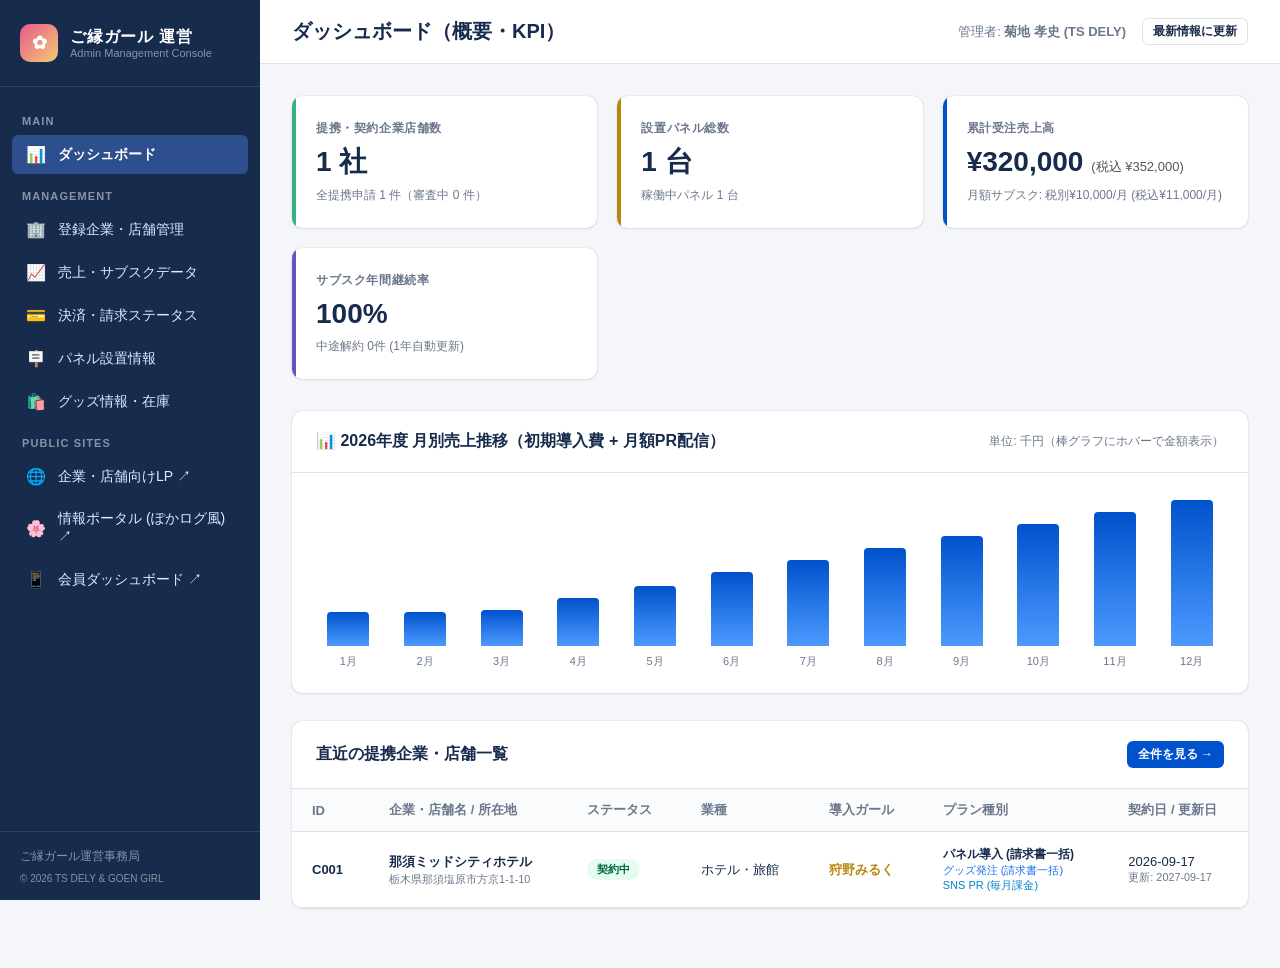
==== commit 33477902: "fix: 店舗データをPC実データ（那須ミッドシティホテル/狩野みるく）に同期し、スマホ自動反映キャッシュ不具合を解消" ====
--- a/admin/index.html
+++ b/admin/index.html
@@ -67,7 +67,7 @@
       </div>
       <div class="topbar-right">
         <span style="font-size: 13px; color: var(--admin-text-muted);">管理者: <strong>菊地 孝史 (TS DELY)</strong></span>
-        <button class="btn btn-secondary btn-sm" onclick="location.reload()">最新情報に更新</button>
+        <button class="btn btn-secondary btn-sm" onclick="store._initFromServer(true).then(() => location.reload())">最新情報に更新</button>
       </div>
     </header>
 
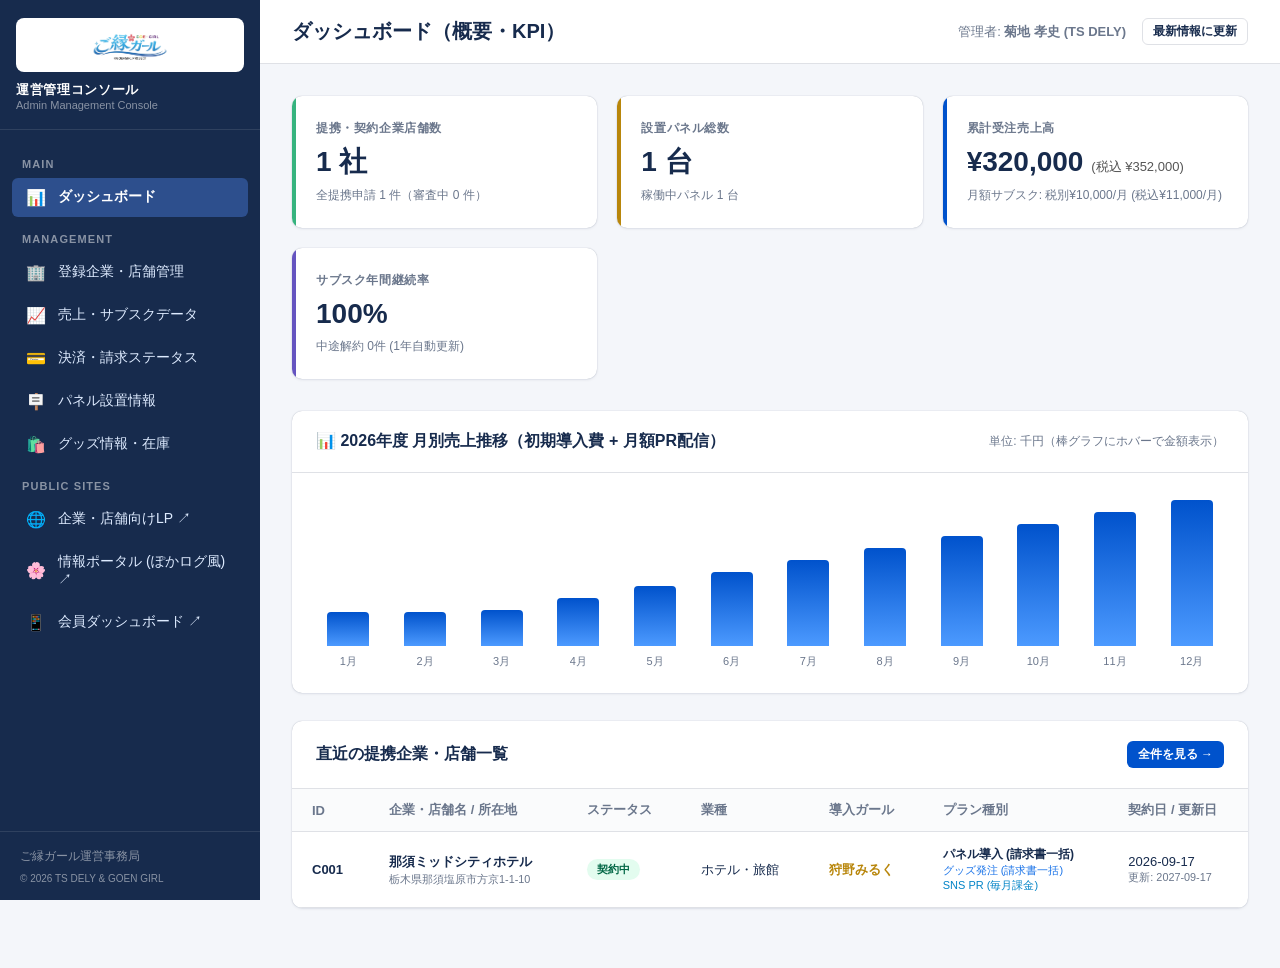
==== commit a60f0174: "feat: 全画面（LP・情報ポータル・会員マイページ・管理コンソール・登録・規約等）にご縁ガール公式ロゴを適用" ====
--- a/admin/index.html
+++ b/admin/index.html
@@ -10,11 +10,13 @@
 <body>
   <!-- Sidebar -->
   <aside class="sidebar">
-    <div class="sidebar-header">
-      <div class="sidebar-logo-mark">✿</div>
+    <div class="sidebar-header" style="flex-direction: column; align-items: flex-start; gap: 10px; padding: 18px 16px;">
+      <a href="../portal/" title="情報ポータルへ" style="display: block; background: #fff; padding: 6px 12px; border-radius: 8px; width: 100%; box-sizing: border-box; text-align: center;">
+        <img src="../assets/goen-girl-logo.png" alt="ご縁ガール" style="max-width: 100%; height: 42px; object-fit: contain; display: block; margin: 0 auto;">
+      </a>
       <div>
-        <div class="sidebar-title">ご縁ガール 運営</div>
-        <div class="sidebar-subtitle">Admin Management Console</div>
+        <div class="sidebar-title" style="font-size: 13px; font-weight: 700; color: #fff;">運営管理コンソール</div>
+        <div class="sidebar-subtitle" style="font-size: 11px; color: #8993a4;">Admin Management Console</div>
       </div>
     </div>
 
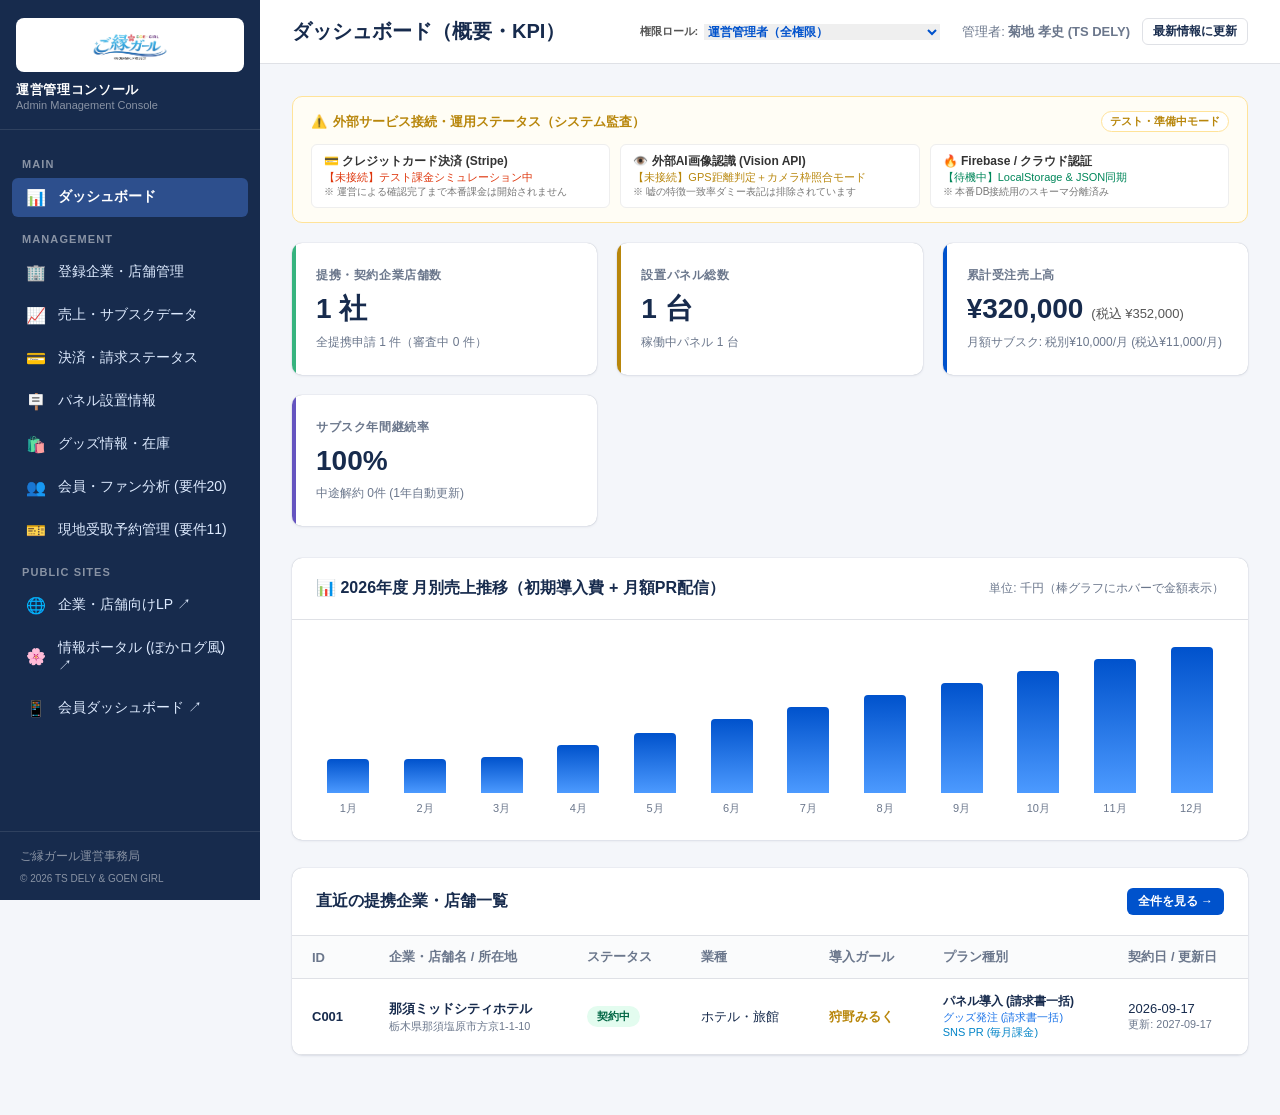
==== commit 1e486366: "feat: 会員ダッシュボードおよび管理コンソールを24要件仕様に基づき改修 (プラン3階層/台帳方式/GPSチェックイン/グッズ予約/分析KPI)" ====
--- a/admin/index.html
+++ b/admin/index.html
@@ -42,6 +42,12 @@
       <button class="nav-item" data-tab="goods">
         <span class="nav-icon">🛍️</span> グッズ情報・在庫
       </button>
+      <button class="nav-item" data-tab="analytics">
+        <span class="nav-icon">👥</span> 会員・ファン分析 (要件20)
+      </button>
+      <button class="nav-item" data-tab="reservations">
+        <span class="nav-icon">🎫</span> 現地受取予約管理 (要件11)
+      </button>
 
       <div class="nav-section-title">PUBLIC SITES</div>
       <a class="nav-item" href="../lp/" target="_blank">
@@ -67,8 +73,15 @@
       <div class="topbar-left">
         <h1 class="page-title" id="page-title">ダッシュボード（概要・KPI）</h1>
       </div>
-      <div class="topbar-right">
-        <span style="font-size: 13px; color: var(--admin-text-muted);">管理者: <strong>菊地 孝史 (TS DELY)</strong></span>
+      <div class="topbar-right" style="display: flex; align-items: center; gap: 12px;">
+        <div style="display: flex; align-items: center; gap: 6px; background: #fff; padding: 4px 10px; border-radius: 6px; border: 1px solid var(--admin-line);">
+          <span style="font-size: 11px; font-weight: 700; color: #555;">権限ロール:</span>
+          <select id="select-admin-role" style="font-size: 12px; border: none; font-weight: 700; color: #0052cc; cursor: pointer; outline: none;">
+            <option value="superAdmin">運営管理者（全権限）</option>
+            <option value="facilityStaff_C001">施設担当者（那須ミッドシティホテル）</option>
+          </select>
+        </div>
+        <span style="font-size: 13px; color: var(--admin-text-muted);" id="label-current-admin-user">管理者: <strong>菊地 孝史 (TS DELY)</strong></span>
         <button class="btn btn-secondary btn-sm" onclick="store._initFromServer(true).then(() => location.reload())">最新情報に更新</button>
       </div>
     </header>
@@ -76,6 +89,33 @@
     <main class="content">
       <!-- 1. DASHBOARD TAB -->
       <section class="tab-pane active" id="tab-dashboard">
+
+        <!-- 外部サービス接続ステータスカード（要件定義：外部サービス未設定機能の明示） -->
+        <div style="background: #fffdf5; border: 1px solid #ffe399; border-radius: 10px; padding: 14px 18px; margin-bottom: 20px; display: flex; flex-direction: column; gap: 8px;">
+          <div style="display: flex; justify-content: space-between; align-items: center;">
+            <div style="font-weight: 800; font-size: 13px; color: #b8860b; display: flex; align-items: center; gap: 6px;">
+              <span>⚠️</span> 外部サービス接続・運用ステータス（システム監査）
+            </div>
+            <span style="font-size: 11px; background: #fff; border: 1px solid #ffe399; color: #b8860b; padding: 2px 8px; border-radius: 999px; font-weight: 700;">テスト・準備中モード</span>
+          </div>
+          <div style="display: grid; grid-template-columns: repeat(auto-fit, minmax(220px, 1fr)); gap: 10px; font-size: 12px; margin-top: 4px;">
+            <div style="background: #fff; padding: 8px 12px; border-radius: 6px; border: 1px solid #eee;">
+              <div style="font-weight: 700; color: #333;">💳 クレジットカード決済 (Stripe)</div>
+              <div style="color: #de350b; font-size: 11px;">【未接続】テスト課金シミュレーション中</div>
+              <div style="color: #777; font-size: 10px;">※ 運営による確認完了まで本番課金は開始されません</div>
+            </div>
+            <div style="background: #fff; padding: 8px 12px; border-radius: 6px; border: 1px solid #eee;">
+              <div style="font-weight: 700; color: #333;">👁️ 外部AI画像認識 (Vision API)</div>
+              <div style="color: #b8860b; font-size: 11px;">【未接続】GPS距離判定＋カメラ枠照合モード</div>
+              <div style="color: #777; font-size: 10px;">※ 嘘の特徴一致率ダミー表記は排除されています</div>
+            </div>
+            <div style="background: #fff; padding: 8px 12px; border-radius: 6px; border: 1px solid #eee;">
+              <div style="font-weight: 700; color: #333;">🔥 Firebase / クラウド認証</div>
+              <div style="color: #00875a; font-size: 11px;">【待機中】LocalStorage &amp; JSON同期</div>
+              <div style="color: #777; font-size: 10px;">※ 本番DB接続用のスキーマ分離済み</div>
+            </div>
+          </div>
+        </div>
 
         <!-- KPI Cards -->
         <div class="kpi-grid">
@@ -288,6 +328,128 @@
                 </tr>
               </thead>
               <tbody id="table-goods-body">
+                <!-- Rendered by admin.js -->
+              </tbody>
+            </table>
+          </div>
+        </div>
+      </section>
+
+      <!-- 7. ANALYTICS TAB (要件20) -->
+      <section class="tab-pane" id="tab-analytics">
+        <!-- 会員・プラン別集計 -->
+        <div class="kpi-grid">
+          <div class="kpi-card">
+            <div class="kpi-title">無料会員数</div>
+            <div class="kpi-value" id="kpi-member-free">1 名</div>
+            <div class="kpi-meta">基本機能利用</div>
+          </div>
+          <div class="kpi-card gold">
+            <div class="kpi-title">応援会員数 (月額480円)</div>
+            <div class="kpi-value" id="kpi-member-supporter">0 名</div>
+            <div class="kpi-meta">月額課金会員</div>
+          </div>
+          <div class="kpi-card purple">
+            <div class="kpi-title">共創会員数 (月額980円)</div>
+            <div class="kpi-value" id="kpi-member-cocreation">0 名</div>
+            <div class="kpi-meta">企画投票・交流会</div>
+          </div>
+          <div class="kpi-card green">
+            <div class="kpi-title">有料会員 継続率</div>
+            <div class="kpi-value" id="kpi-paid-retention">100%</div>
+            <div class="kpi-meta">解約数: 0 件</div>
+          </div>
+        </div>
+
+        <!-- 行動分析・回遊指標 -->
+        <div class="card-panel">
+          <div class="card-panel-header">
+            <div class="card-panel-title">🧭 ファン回遊・現地巡礼 KPI（要件20準拠）</div>
+            <span style="font-size: 12px; color: var(--admin-text-muted);">計算条件: 実チェックイン記録に基づく集計</span>
+          </div>
+          <div style="display: grid; grid-template-columns: repeat(auto-fit, minmax(220px, 1fr)); gap: 14px; padding: 10px 0;">
+            <div style="background: #f8fbff; border: 1px solid #d0e4ff; border-radius: 8px; padding: 14px;">
+              <div style="font-size: 11px; color: #555;">初回訪問者数</div>
+              <div style="font-size: 22px; font-weight: 800; color: #0052cc;" id="analytics-first-visitors">1 名</div>
+              <div style="font-size: 11px; color: #888;">累計ユニーク来訪者</div>
+            </div>
+            <div style="background: #f8fbff; border: 1px solid #d0e4ff; border-radius: 8px; padding: 14px;">
+              <div style="font-size: 11px; color: #555;">30日以内 別施設再訪率</div>
+              <div style="font-size: 22px; font-weight: 800; color: #0052cc;" id="analytics-repeat-rate">0%</div>
+              <div style="font-size: 11px; color: #888;">初回訪問からの回遊転換</div>
+            </div>
+            <div style="background: #fdfaf3; border: 1px solid #ffe9b8; border-radius: 8px; padding: 14px;">
+              <div style="font-size: 11px; color: #555;">同一地域3施設 訪問達成者</div>
+              <div style="font-size: 22px; font-weight: 800; color: #b8860b;" id="analytics-region-3-users">0 名</div>
+              <div style="font-size: 11px; color: #888;">地域内周遊の達成者</div>
+            </div>
+            <div style="background: #fdfaf3; border: 1px solid #ffe9b8; border-radius: 8px; padding: 14px;">
+              <div style="font-size: 11px; color: #555;">複数地域 巡礼達成者</div>
+              <div style="font-size: 22px; font-weight: 800; color: #b8860b;" id="analytics-multi-regions">0 名</div>
+              <div style="font-size: 11px; color: #888;">広域・県内回遊者</div>
+            </div>
+          </div>
+        </div>
+
+        <!-- ポイント台帳・財務集計 -->
+        <div class="card-panel">
+          <div class="card-panel-header">
+            <div class="card-panel-title">📜 ご縁ポイント台帳集計 &amp; 特典原価</div>
+          </div>
+          <div style="display: grid; grid-template-columns: repeat(auto-fit, minmax(200px, 1fr)); gap: 12px; margin-bottom: 16px;">
+            <div style="background: #fff; border: 1px solid var(--admin-line); border-radius: 8px; padding: 12px;">
+              <div style="font-size: 11px; color: #666;">ポイント総付与数</div>
+              <div style="font-size: 18px; font-weight: 800; color: #00875a;" id="analytics-pts-granted">200 pt</div>
+            </div>
+            <div style="background: #fff; border: 1px solid var(--admin-line); border-radius: 8px; padding: 12px;">
+              <div style="font-size: 11px; color: #666;">ポイント総利用数</div>
+              <div style="font-size: 18px; font-weight: 800; color: #de350b;" id="analytics-pts-consumed">0 pt</div>
+            </div>
+            <div style="background: #fff; border: 1px solid var(--admin-line); border-radius: 8px; padding: 12px;">
+              <div style="font-size: 11px; color: #666;">市場内 未使用残高</div>
+              <div style="font-size: 18px; font-weight: 800; color: #b8860b;" id="analytics-pts-balance">200 pt</div>
+            </div>
+            <div style="background: #fff; border: 1px solid var(--admin-line); border-radius: 8px; padding: 12px;">
+              <div style="font-size: 11px; color: #666;">特典交換 累計原価</div>
+              <div style="font-size: 18px; font-weight: 800; color: #333;" id="analytics-rewards-cost">¥0</div>
+            </div>
+          </div>
+        </div>
+
+        <!-- 不正疑いチェックイン監査アラート -->
+        <div class="card-panel">
+          <div class="card-panel-header">
+            <div class="card-panel-title">🛡️ 不正疑いチェックイン監査アラート</div>
+            <span style="font-size: 12px; color: #00875a;">✔ 異常な短時間連続移動・重複申請は検知されていません</span>
+          </div>
+          <div style="font-size: 12px; color: #666; padding: 10px 0;">
+            システムがGPS速度・暦月重複判定を自動検証しています。不自然な大量申請が発生した場合はここに監査ログが表示されます。
+          </div>
+        </div>
+      </section>
+
+      <!-- 8. RESERVATIONS TAB (要件11) -->
+      <section class="tab-pane" id="tab-reservations">
+        <div class="card-panel">
+          <div class="card-panel-header">
+            <div class="card-panel-title">🎫 対象グッズ 現地受取予約一覧（消込・管理）</div>
+            <span style="font-size: 12px; color: var(--admin-text-muted);">応援会員・共創会員向け受取予約</span>
+          </div>
+          <div class="data-table-wrap">
+            <table class="data-table">
+              <thead>
+                <tr>
+                  <th>引換コード</th>
+                  <th>会員名</th>
+                  <th>商品名</th>
+                  <th>受取施設</th>
+                  <th>数量</th>
+                  <th>受取期日</th>
+                  <th>ステータス</th>
+                  <th>操作</th>
+                </tr>
+              </thead>
+              <tbody id="table-reservations-body">
                 <!-- Rendered by admin.js -->
               </tbody>
             </table>
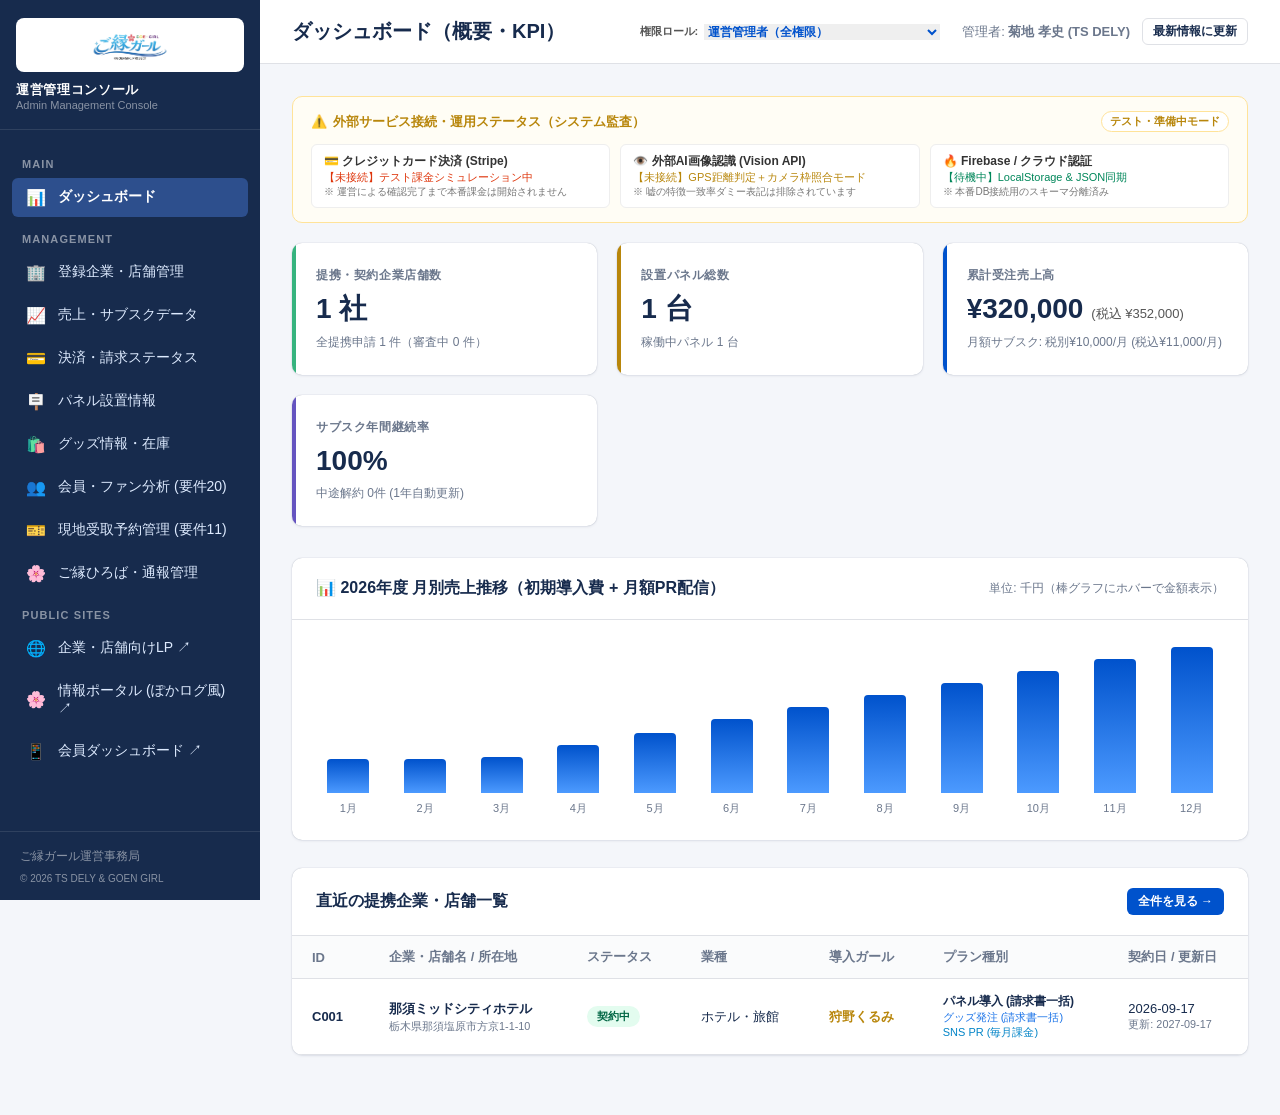
==== commit 76ac53b1: "feat: 会員交流コミュニティ「ご縁ひろば」およびガイドページ・管理モデレーション機能を実装" ====
--- a/admin/index.html
+++ b/admin/index.html
@@ -48,6 +48,9 @@
       <button class="nav-item" data-tab="reservations">
         <span class="nav-icon">🎫</span> 現地受取予約管理 (要件11)
       </button>
+      <button class="nav-item" data-tab="hiroba">
+        <span class="nav-icon">🌸</span> ご縁ひろば・通報管理
+      </button>
 
       <div class="nav-section-title">PUBLIC SITES</div>
       <a class="nav-item" href="../lp/" target="_blank">
@@ -450,6 +453,80 @@
                 </tr>
               </thead>
               <tbody id="table-reservations-body">
+                <!-- Rendered by admin.js -->
+              </tbody>
+            </table>
+          </div>
+        </div>
+      </section>
+      
+      <!-- 9. ご縁ひろば・通報管理 TAB -->
+      <section class="tab-pane" id="tab-hiroba">
+        <!-- 外部サービス接続ステータスカード -->
+        <div style="background: #fffdf5; border: 1px solid #ffe399; border-radius: 10px; padding: 14px 18px; margin-bottom: 20px; display: flex; flex-direction: column; gap: 8px;">
+          <div style="display: flex; justify-content: space-between; align-items: center;">
+            <div style="font-weight: 800; font-size: 13px; color: #b8860b; display: flex; align-items: center; gap: 6px;">
+              <span>⚠️</span> コミュニティデータ保存ステータス（システム監査）
+            </div>
+            <span style="font-size: 11px; background: #fff; border: 1px solid #ffe399; color: #b8860b; padding: 2px 8px; border-radius: 999px; font-weight: 700;">Firebase未接続 / localStorage運用モード</span>
+          </div>
+          <p style="font-size: 12px; color: #555; margin: 0; line-height: 1.6;">
+            本番用クラウドデータベース（Firebase Firestore / Cloud Storage）は現在未接続です。会員の投稿データ、通報記録、いいね、コメントは安全のためブラウザの <code>localStorage (goen_hiroba_*)</code> にてテスト運用されています。
+          </p>
+        </div>
+
+        <!-- 通報対応キュー -->
+        <div class="card" style="margin-bottom: 24px;">
+          <div class="card-header">
+            <div>
+              <h2 class="card-title">🚩 通報・モデレーション対応キュー</h2>
+              <p class="card-subtitle">会員から通報があった投稿の一覧です。不適切な投稿を非表示（取り下げ）に設定できます。</p>
+            </div>
+            <span class="badge badge-warning" id="admin-reports-count-badge">通報 0件</span>
+          </div>
+          <div class="table-container">
+            <table class="data-table">
+              <thead>
+                <tr>
+                  <th>通報日時</th>
+                  <th>通報理由</th>
+                  <th>対象投稿</th>
+                  <th>通報者 / 状況詳細</th>
+                  <th>ステータス</th>
+                  <th>操作</th>
+                </tr>
+              </thead>
+              <tbody id="table-reports-body">
+                <!-- Rendered by admin.js -->
+              </tbody>
+            </table>
+          </div>
+        </div>
+
+        <!-- 投稿モデレーション一覧 -->
+        <div class="card">
+          <div class="card-header">
+            <div>
+              <h2 class="card-title">📮 ご縁ひろば 投稿全件・公開ステータス管理</h2>
+              <p class="card-subtitle">コミュニティ全体の投稿一覧。公開/非表示の切り替えを行えます。</p>
+            </div>
+            <button class="btn btn-secondary btn-sm" onclick="renderAdminHiroba()">🔄 最新データに更新</button>
+          </div>
+          <div class="table-container">
+            <table class="data-table">
+              <thead>
+                <tr>
+                  <th>投稿日時</th>
+                  <th>話題</th>
+                  <th>投稿者</th>
+                  <th>対象キャラ / 施設</th>
+                  <th>本文抜粋</th>
+                  <th>公開範囲</th>
+                  <th>ステータス</th>
+                  <th>操作</th>
+                </tr>
+              </thead>
+              <tbody id="table-admin-posts-body">
                 <!-- Rendered by admin.js -->
               </tbody>
             </table>
